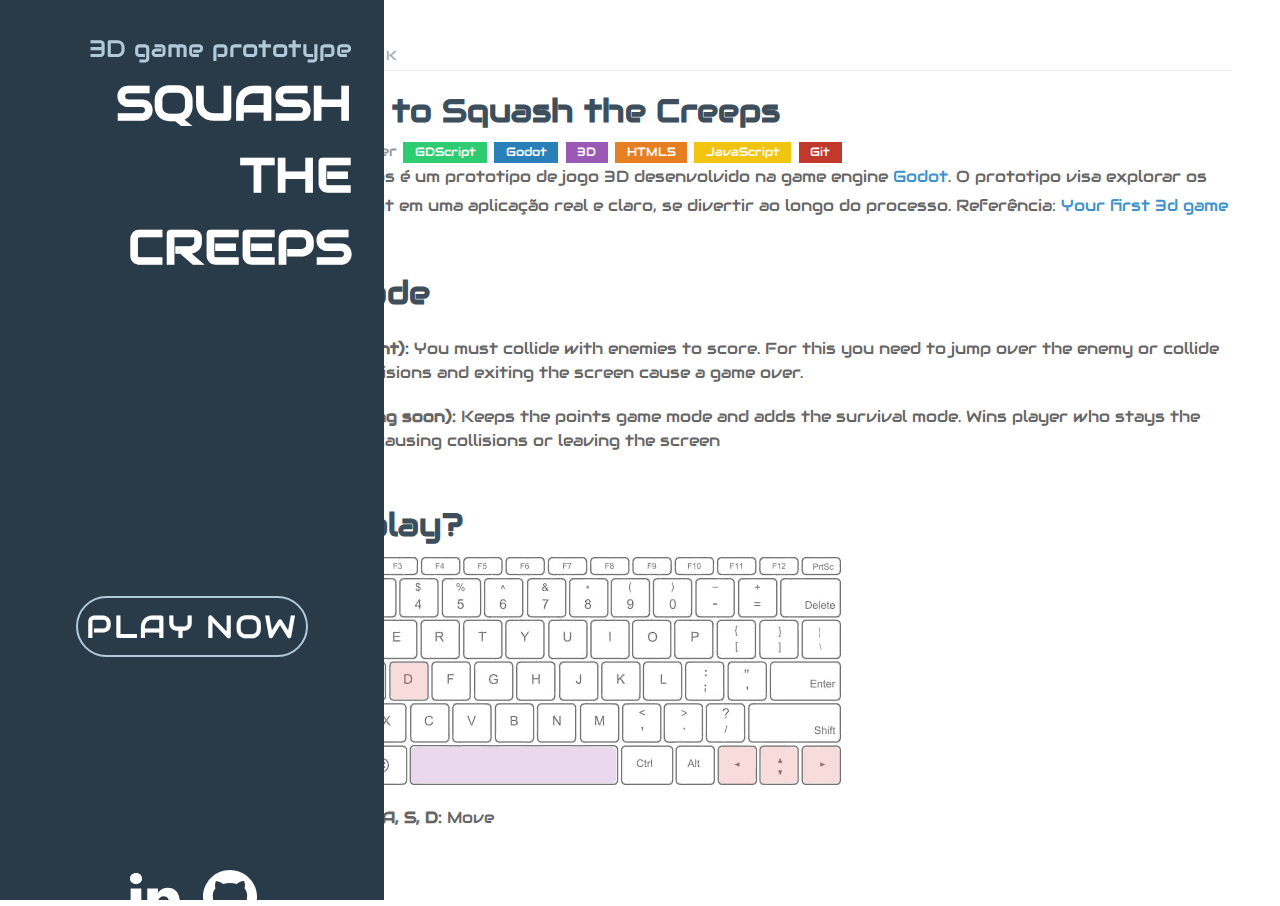
==== pages/squash.html @ 7d5be2e0 "portfolio release v1" ====
<!doctype html>
<html lang="en">
<head>
    <meta charset="utf-8">
    <meta name="viewport" content="width=device-width, initial-scale=1.0">
    <meta name="description" content="A layout example that shows off a blog page with a list of posts.">
    <title>Blog &ndash; Layout Examples &ndash; Pure</title>
    <link rel="stylesheet" href="../lib/uikit/css/uikit.min.css">
    <script src="../lib/uikit/js/uikit.min.js"></script>
    <script src="../lib/uikit/js/uikit-icons.min.js"></script>
    <link rel="stylesheet" href="../lib/css/main.css">
    <style>


    </style>
</head>
<body>

<div id="layout" class="pure-g">
    <div class="sidebar col-1">
        <div class="header">
            <h2 class="brand-tagline">3D game prototype</h2>
            <h1 class="brand-title">Squash the Creeps</h1>
<!-- 
            <nav class="nav">
                <ul class="nav-list">
                    <li class="nav-item">
                        
                        <a class="pure-button" uk-toggle="target: #offcanvas-flip">Play now</a>
                    </li>
                </ul>
            </nav> -->
            <div class="play">
                <a class="pure-button" uk-toggle="target: #offcanvas-flip">Play now</a>
            </div>
            <div class="socialmedia">
                <a href="https://www.linkedin.com/in/omarcosta152/" uk-icon="icon:linkedin; ratio:3" target="_blank"></a>
                <a href="https://github.com/Morfeu12/squash_the_creeps" uk-icon="icon: github; ratio:3" target="_blank"></a>
            </div>
            <p class="copy">Copywrite Omar Costa 2022. All rights reserved.</p>
        </div>
    </div>

    <div class="content col-2">
        <div>
            <!-- A wrapper for all the blog posts -->
            <div class="posts">
                <h1 class="content-subhead">Release v1.0.3: OK</h1>

                <!-- A single blog post -->
                <section class="post">
                    <header class="post-header">
                        
                        <h2 class="post-title" style="margin-top:1rem;">Welcome to Squash the Creeps</h2>

                        <p class="post-meta">
                            By <a href="https://www.linkedin.com/in/omarcosta152/" target="_blank" class="post-author">Omar Costa</a> under 
                            <a class="post-category post-category-1" href="#">GDScript</a> 
                            <a class="post-category post-category-2" href="#">Godot</a>
                            <a class="post-category post-category-3" href="#">3D</a>
                            <a class="post-category post-category-4" href="#">HTML5</a>
                            <a class="post-category post-category-5" href="#">JavaScript</a>
                            <a class="post-category post-category-6" href="#">Git</a>

                        </p>
                    </header>

                    <div class="post-description">
                        <p>
                            Squash the Creeps é um prototipo de jogo 3D desenvolvido na game engine <a href="https://godotengine.org/" target="_blank">Godot</a>. O prototipo visa explorar os recursos da Godot em uma aplicação real e claro, se divertir ao longo do processo. Referência: <a href="https://docs.godotengine.org/en/stable/getting_started/first_3d_game/index.html">Your first 3d game</a>
                        </p>
                    </div>

                    <div class="Gamemode">
                        <h2 class="post-title">Game Mode</h2>
                        <p>
                            <strong>Release v1 (current):</strong> You must collide with enemies to score. For this you need to jump over the enemy or collide head-on. Side collisions and exiting the screen cause a game over.
                        </p>
                        <p>
                            <strong>Release v2 (coming soon):</strong> Keeps the points game mode and adds the survival mode. Wins player who stays the longest without causing collisions or leaving the screen
                        </p>

                    </div>





                        <div class="howtoplay">
                            <h2 class="post-title">How to play?</h2>
                            <div>
                                <img src="../assets/keyboard.png" alt="Keyboard">
                                <p>
                                    <strong>Arrow keys, W, A, S, D:</strong> Move <br>
                                    <strong>Space:</strong> Jump
                                </p>
                            </div>
                        </div><!-- Fim How to play  -->

                    </div>
                </section>
            <!-- <div>
                <embed type="text/html" src="https://morfeu12.github.io/squash_the_creeps/" width="1080" height="720">
            </div> -->
            </div>

          
        </div>
    </div>

    <div>
        
       
        <div id="offcanvas-flip" uk-offcanvas="flip: true; overlay: true">
            <div id="offcanvas-flip-screen" class="uk-offcanvas-bar">

                <button class="uk-offcanvas-close" type="button" uk-close></button>

                <h3>Playing . . .</h3>
                <div>

                    <embed type="text/html" src="https://morfeu12.github.io/squash_the_creeps/" width="1080" height="720" style="display:flex;margin-left:auto;margin-right: auto;">
                </div>

            </div>
        </div>

    </div>
    
</div>

</body>
</html>
---- lib/css/main.css ----
@font-face {
    font-family: gamePlay;
    src: url(../../assets/fonts/Audiowide-Regular.ttf);
 }
 
 * {
    font-family: gamePlay;
 }
     
         * {
     -webkit-box-sizing: border-box;
     -moz-box-sizing: border-box;
     box-sizing: border-box;
 }
 
 /* html {
    /* background: #eee; */ 
 
 body {
     margin: 0;
 }
 
 a {
     text-decoration: none;
     color: rgb(61, 146, 201);
 }
 a:hover,
 a:focus {
     text-decoration: underline;
 }
 
 h3 {
     font-weight: 100;
 }
 
 .col-1 {
     max-width: 500px;
     width: 30%;
     z-index: 2;
 }
 .col-2 {
     min-width: 1100px;
     max-width: 1420px;
     width: 70%;
     float: right;
 }
 
 /* LAYOUT CSS */
 .pure-img-responsive {
     max-width: 100%;
     height: auto;
 }
 #offcanvas-flip-screen {
    min-width: 1100px;
    width: 74%;
 }


 #layout {
     padding: 0;
 }
 
 .header {
     text-align: center;
     top: auto;
     margin: 3em auto;
 }
 
 .sidebar {
     background: #293b49;
     color: #fff;
 }
 
 .brand-title,
 .brand-tagline {
     margin: 0;
 }
 .brand-title {
     text-transform: uppercase;
     font-size: 3rem;
 }
 .brand-tagline {
     font-weight: 300;
     color: rgb(176, 202, 219);
     font-size: 1.5rem;
 }
 
 .nav-list {
     margin: 0;
     padding: 0;
     list-style: none;
     margin-top: 1.5rem;
 }
 .nav-item {
     display: inline-block;
     *display: inline;
     zoom: 1;
 }
 .play{
    margin-top: 20rem;
    text-align: center;
    font-size: 2rem;
 }
 .play a {
    background: transparent;
    border: 2px solid rgb(176, 202, 219);
    color: #fff;
    /* margin-top: 1rem; */
    letter-spacing: 0.05em;
    text-transform: uppercase;
    /* font-size: 150%; */
    padding: 0.5rem;
    border-radius: 40px;
 }
 
 .play a:hover,
 .play a:focus {
     border: 2px solid rgb(61, 146, 201);
     text-decoration: none;
     color: rgb(61, 146, 201);
 }
 
 .content-subhead {
     text-transform: uppercase;
     color: #aaa;
     border-bottom: 1px solid #eee;
     padding: 0.4em 0;
     font-size: 80%;
     font-weight: 500;
     letter-spacing: 0.1em;
 }
 
 .content {
     padding: 2em 1em 0;
     
     /* margin: 1rem; */
 }
 
 .post {
     padding-bottom: 2em;
 }
 .post-title {
     font-size: 2em;
     color: rgb(61, 79, 93);
     margin-bottom: 0.2em;
     margin-top: 3rem;
 }
 .post-avatar {
     border-radius: 50px;
     float: right;
     margin-left: 1em;
 }
 .post-description {
     font-family: Georgia, "Cambria", serif;
     color: #666;
     line-height: 1.8em;
 }
 .post-meta {
     color: #999;
     font-size: 90%;
     margin: 0;
 }
 
 .post-category {
     margin: 0 0.1em;
     padding: 0.3em 1em;
     color: #fff;
     background: #999;
     font-size: 80%;
 }
     .post-category-1 {
         background: #2ECC71;
     }
     .post-category-2 {
         background: #2980B9;
     }
     .post-category-3 {
         background: #9B59B6;
     }
     .post-category-4 {
         background: #E67E22;
     }
     .post-category-5 {
         background: #f1c40f;
     }
     .post-category-6 {
        background: #C0392B;
    }
     
 
 .post-images {
     margin: 1em 0;
 }
 .post-image-meta {
     margin-top: -3.5em;
     margin-left: 1em;
     color: #fff;
     text-shadow: 0 1px 1px #333;
 }
 
 .footer {
     
     background-color: #152735;
     position: fixed;
     bottom: 0;
     right: 0;
     height: 7vh;
     width: 100vw;
 }
 .footer a {
     color: #ccc;
     font-size: 80%;
 }
 .footer .pure-menu a:hover,
 .footer .pure-menu a:focus {
     background: none;
 }
 .uk-offcanvas-bar {
    background:  #293b49;
 }
.howtoplay div{
    /* display: flex; */
    margin-top: auto;
    margin-bottom: auto;
}
.howtoplay p {
    margin-left: 1rem;
}

.socialmedia {
    display: flex;
    justify-content: center;
    margin-top: 13rem;
}
.socialmedia a{
    padding: 0.5rem;
}
.copy {
    margin-top: 2rem;
    font-size: 0.8rem;
    text-align: center;
    color: #ccc;
}

 @media (min-width: 48em) {
     .content {
         padding: 2em 3em 0;
         
         
     }
 
     .header {
         margin: 8% 2em 0;
         text-align: right;
     }
 
     .sidebar {
         position: fixed;
         top: 0;
         bottom: 0;
     }
 
     .footer {
         text-align: center;
     }
 
 
 }
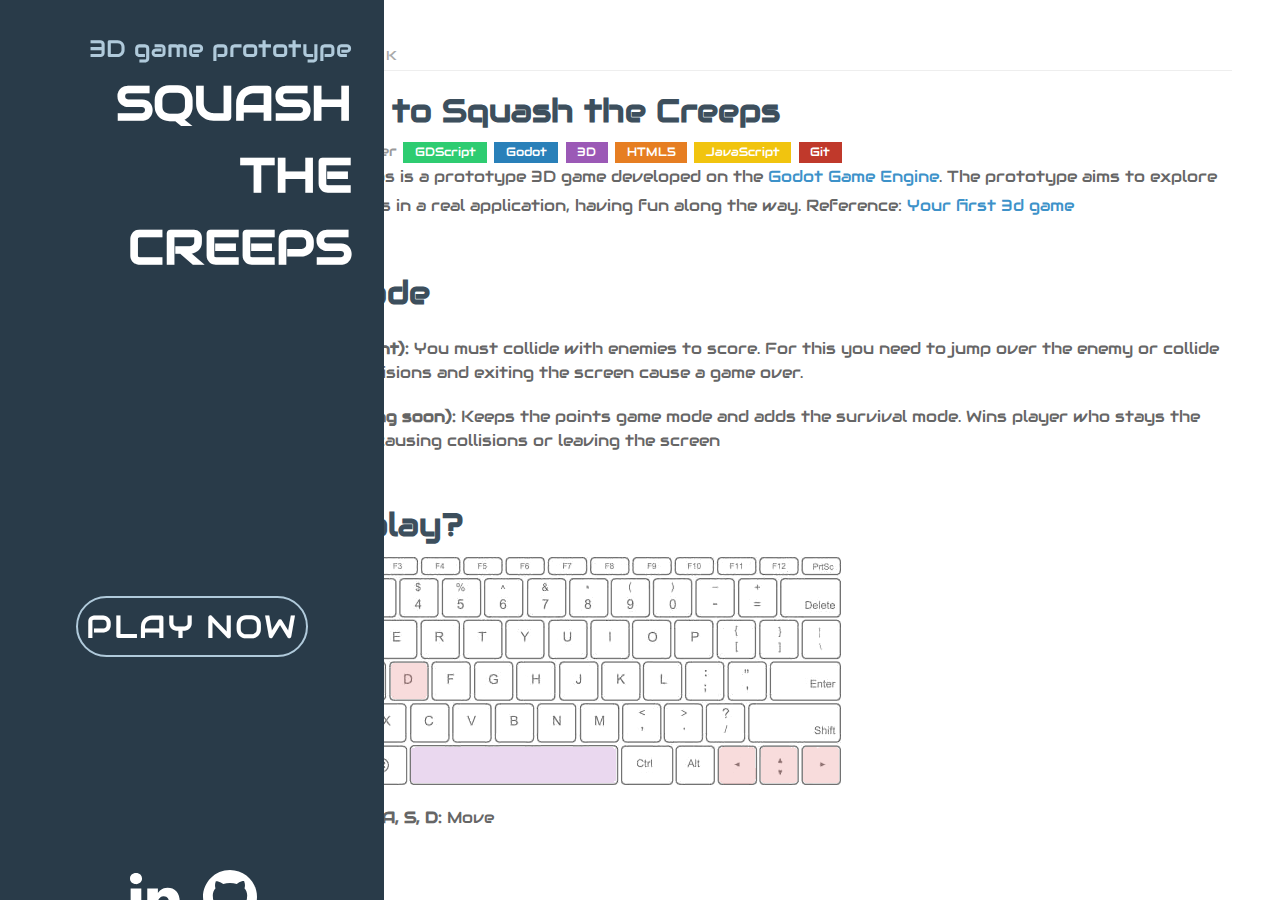
==== commit f4221cd8: "Update squash.html" ====
--- a/pages/squash.html
+++ b/pages/squash.html
@@ -1,10 +1,10 @@
 <!doctype html>
-<html lang="en">
+<html lang="pt-br">
 <head>
     <meta charset="utf-8">
     <meta name="viewport" content="width=device-width, initial-scale=1.0">
-    <meta name="description" content="A layout example that shows off a blog page with a list of posts.">
-    <title>Blog &ndash; Layout Examples &ndash; Pure</title>
+    <meta name="description" content="Squash the Creeps is a prototype 3D game developed on the. The prototype aims to explore Godot's resources in a real application, having fun along the way.">
+    <title>Play now | Squash the Creeps</title>
     <link rel="stylesheet" href="../lib/uikit/css/uikit.min.css">
     <script src="../lib/uikit/js/uikit.min.js"></script>
     <script src="../lib/uikit/js/uikit-icons.min.js"></script>
@@ -21,21 +21,12 @@
         <div class="header">
             <h2 class="brand-tagline">3D game prototype</h2>
             <h1 class="brand-title">Squash the Creeps</h1>
-<!-- 
-            <nav class="nav">
-                <ul class="nav-list">
-                    <li class="nav-item">
-                        
-                        <a class="pure-button" uk-toggle="target: #offcanvas-flip">Play now</a>
-                    </li>
-                </ul>
-            </nav> -->
             <div class="play">
                 <a class="pure-button" uk-toggle="target: #offcanvas-flip">Play now</a>
             </div>
             <div class="socialmedia">
                 <a href="https://www.linkedin.com/in/omarcosta152/" uk-icon="icon:linkedin; ratio:3" target="_blank"></a>
-                <a href="https://github.com/Morfeu12/squash_the_creeps" uk-icon="icon: github; ratio:3" target="_blank"></a>
+                <a href="https://github.com/omarcosta/squash_the_creeps" uk-icon="icon: github; ratio:3" target="_blank"></a>
             </div>
             <p class="copy">Copywrite Omar Costa 2022. All rights reserved.</p>
         </div>
@@ -43,16 +34,11 @@
 
     <div class="content col-2">
         <div>
-            <!-- A wrapper for all the blog posts -->
             <div class="posts">
                 <h1 class="content-subhead">Release v1.0.3: OK</h1>
-
-                <!-- A single blog post -->
                 <section class="post">
                     <header class="post-header">
-                        
                         <h2 class="post-title" style="margin-top:1rem;">Welcome to Squash the Creeps</h2>
-
                         <p class="post-meta">
                             By <a href="https://www.linkedin.com/in/omarcosta152/" target="_blank" class="post-author">Omar Costa</a> under 
                             <a class="post-category post-category-1" href="#">GDScript</a> 
@@ -61,16 +47,13 @@
                             <a class="post-category post-category-4" href="#">HTML5</a>
                             <a class="post-category post-category-5" href="#">JavaScript</a>
                             <a class="post-category post-category-6" href="#">Git</a>
-
                         </p>
                     </header>
-
                     <div class="post-description">
                         <p>
-                            Squash the Creeps é um prototipo de jogo 3D desenvolvido na game engine <a href="https://godotengine.org/" target="_blank">Godot</a>. O prototipo visa explorar os recursos da Godot em uma aplicação real e claro, se divertir ao longo do processo. Referência: <a href="https://docs.godotengine.org/en/stable/getting_started/first_3d_game/index.html">Your first 3d game</a>
+                            Squash the Creeps is a prototype 3D game developed on the  <a href="https://godotengine.org/" target="_blank">Godot Game Engine</a>. The prototype aims to explore Godot's resources in a real application, having fun along the way. Reference:  <a href="https://docs.godotengine.org/en/stable/getting_started/first_3d_game/index.html" target="_blank">Your first 3d game</a>
                         </p>
                     </div>
-
                     <div class="Gamemode">
                         <h2 class="post-title">Game Mode</h2>
                         <p>
@@ -79,55 +62,45 @@
                         <p>
                             <strong>Release v2 (coming soon):</strong> Keeps the points game mode and adds the survival mode. Wins player who stays the longest without causing collisions or leaving the screen
                         </p>
-
                     </div>
-
-
-
-
-
-                        <div class="howtoplay">
-                            <h2 class="post-title">How to play?</h2>
-                            <div>
-                                <img src="../assets/keyboard.png" alt="Keyboard">
-                                <p>
-                                    <strong>Arrow keys, W, A, S, D:</strong> Move <br>
-                                    <strong>Space:</strong> Jump
-                                </p>
-                            </div>
-                        </div><!-- Fim How to play  -->
-
+                    <div class="howtoplay">
+                        <h2 class="post-title">How to play?</h2>
+                        <div>
+                            <img src="../assets/keyboard.png" alt="Keyboard">
+                            <p>
+                                <strong>Arrow keys, W, A, S, D:</strong> Move <br>
+                                <strong>Space:</strong> Jump
+                            </p>
+                        </div>
+                    </div><!-- Fim How to play  -->
                     </div>
                 </section>
             <!-- <div>
                 <embed type="text/html" src="https://morfeu12.github.io/squash_the_creeps/" width="1080" height="720">
             </div> -->
             </div>
-
-          
         </div>
     </div>
-
     <div>
-        
-       
         <div id="offcanvas-flip" uk-offcanvas="flip: true; overlay: true">
             <div id="offcanvas-flip-screen" class="uk-offcanvas-bar">
-
                 <button class="uk-offcanvas-close" type="button" uk-close></button>
-
                 <h3>Playing . . .</h3>
                 <div>
-
-                    <embed type="text/html" src="https://morfeu12.github.io/squash_the_creeps/" width="1080" height="720" style="display:flex;margin-left:auto;margin-right: auto;">
+                    <embed type="text/html" src="https://omarcosta.github.io/squash_the_creeps/" width="1080" height="720" style="display:flex;margin-left:auto;margin-right: auto;">
                 </div>
-
             </div>
         </div>
-
     </div>
-    
 </div>
 
+<script>
+    (function(){
+        let width = window.innerWidth
+        if (width < 1200) 
+            window.document.body.innerHTML = '<div class="mobile"><p>This game page has no mobile support. <br>Access from a device that supports 1920x1080 resolution for the best experience.<br>Thank you so much!</p></div>'
+    })();
+</script>
+
 </body>
-</html>+</html>
